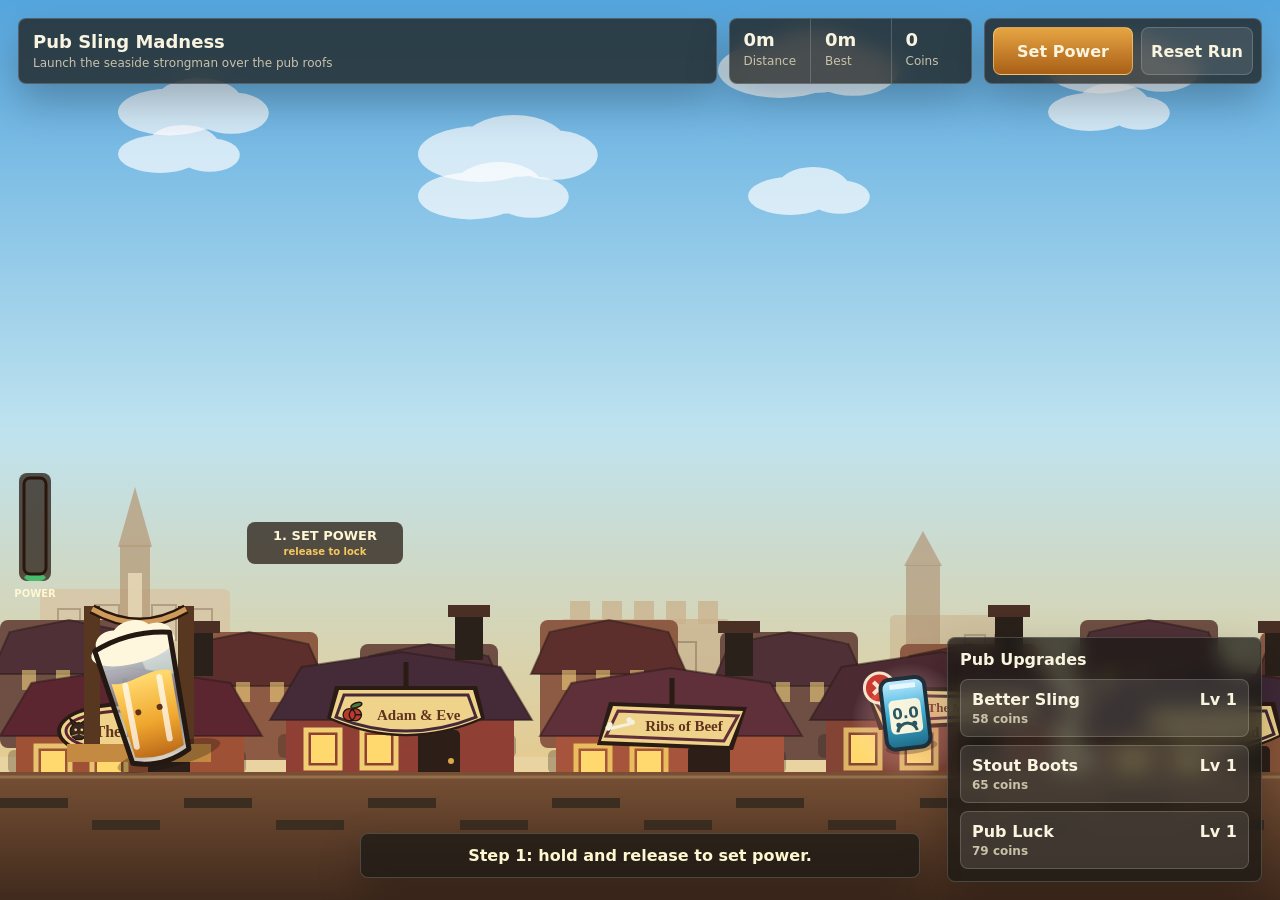
==== pub-sling-madness/index.html @ 8761aa27 "Add Pub Sling Madness game" ====
<!doctype html>
<html lang="en">
  <head>
    <meta charset="utf-8">
    <meta name="viewport" content="width=device-width, initial-scale=1">
    <title>Pub Sling Madness</title>
    <link rel="stylesheet" href="style.css">
  </head>
  <body>
    <main class="game-shell">
      <canvas id="game" width="1280" height="720" aria-label="Pub Sling Madness game canvas"></canvas>
      <section class="hud" aria-label="Game controls and stats">
        <div class="brand">
          <span>Pub Sling Madness</span>
          <small>Launch the seaside strongman over the pub roofs</small>
        </div>
        <div class="stats">
          <div><b id="distance">0m</b><span>Distance</span></div>
          <div><b id="best">0m</b><span>Best</span></div>
          <div><b id="coins">0</b><span>Coins</span></div>
        </div>
        <div class="controls">
          <button id="launchButton" type="button">Hold to Pull</button>
          <button id="restartButton" type="button">Reset Run</button>
        </div>
      </section>
      <aside class="shop" aria-label="Upgrade shop">
        <h2>Pub Upgrades</h2>
        <button data-upgrade="elastic">
          <span>Better Sling</span>
          <b id="elasticLevel">Lv 1</b>
          <small id="elasticCost">40 coins</small>
        </button>
        <button data-upgrade="bounce">
          <span>Stout Boots</span>
          <b id="bounceLevel">Lv 1</b>
          <small id="bounceCost">45 coins</small>
        </button>
        <button data-upgrade="luck">
          <span>Pub Luck</span>
          <b id="luckLevel">Lv 1</b>
          <small id="luckCost">55 coins</small>
        </button>
      </aside>
      <section class="toast" id="toast">Hold the launch button, release at the sweet spot.</section>
    </main>
    <script src="game.js"></script>
  </body>
</html>
---- pub-sling-madness/style.css ----
:root {
  color-scheme: dark;
  --ink: #f9f4df;
  --muted: #c9c2a8;
  --panel: rgba(26, 25, 21, 0.74);
  --line: rgba(255, 255, 255, 0.18);
  --gold: #f6c85f;
  --ale: #d98924;
  --danger: #e45c4f;
}

* {
  box-sizing: border-box;
}

html,
body {
  height: 100%;
}

body {
  margin: 0;
  overflow: hidden;
  background: #16130e;
  color: var(--ink);
  font-family: Inter, ui-sans-serif, system-ui, -apple-system, BlinkMacSystemFont, "Segoe UI", sans-serif;
}

button {
  border: 1px solid var(--line);
  border-radius: 8px;
  color: var(--ink);
  background: rgba(255, 255, 255, 0.1);
  font: inherit;
  font-weight: 800;
  cursor: pointer;
  transition: transform 120ms ease, background 120ms ease, border-color 120ms ease;
}

button:hover {
  background: rgba(255, 255, 255, 0.17);
  border-color: rgba(255, 255, 255, 0.34);
}

button:active {
  transform: translateY(1px);
}

.game-shell {
  position: relative;
  width: 100vw;
  height: 100vh;
  min-height: 560px;
  background: #222;
}

#game {
  position: absolute;
  inset: 0;
  width: 100%;
  height: 100%;
  display: block;
}

.hud {
  position: absolute;
  left: 18px;
  top: 18px;
  right: 18px;
  display: grid;
  grid-template-columns: minmax(240px, 1fr) auto auto;
  gap: 12px;
  align-items: stretch;
  pointer-events: none;
}

.brand,
.stats,
.controls,
.shop,
.toast {
  border: 1px solid var(--line);
  background: var(--panel);
  box-shadow: 0 18px 42px rgba(0, 0, 0, 0.25);
  backdrop-filter: blur(10px);
}

.brand {
  border-radius: 8px;
  padding: 12px 14px;
  min-width: 0;
}

.brand span {
  display: block;
  font-size: 18px;
  font-weight: 900;
  letter-spacing: 0;
}

.brand small,
.stats span,
.shop small {
  color: var(--muted);
  font-size: 12px;
}

.stats {
  display: grid;
  grid-template-columns: repeat(3, minmax(74px, 1fr));
  border-radius: 8px;
  overflow: hidden;
}

.stats div {
  padding: 10px 14px;
  border-left: 1px solid var(--line);
  min-width: 74px;
}

.stats div:first-child {
  border-left: 0;
}

.stats b {
  display: block;
  font-size: 18px;
}

.controls {
  display: grid;
  grid-template-columns: 140px 112px;
  gap: 8px;
  border-radius: 8px;
  padding: 8px;
  pointer-events: auto;
}

.controls button:first-child {
  background: linear-gradient(180deg, #e6a543, #a95f16);
  border-color: rgba(255, 222, 141, 0.55);
}

.shop {
  position: absolute;
  right: 18px;
  bottom: 18px;
  width: min(315px, calc(100vw - 36px));
  border-radius: 8px;
  padding: 12px;
  pointer-events: auto;
}

.shop h2 {
  margin: 0 0 10px;
  font-size: 16px;
}

.shop button {
  width: 100%;
  min-height: 58px;
  margin-top: 8px;
  display: grid;
  grid-template-columns: 1fr auto;
  grid-template-rows: auto auto;
  align-items: center;
  gap: 2px 10px;
  padding: 9px 11px;
  text-align: left;
}

.shop button small {
  grid-column: 1 / 3;
}

.shop button.affordable {
  border-color: rgba(246, 200, 95, 0.62);
}

.toast {
  position: absolute;
  left: 50%;
  bottom: 22px;
  transform: translateX(-50%);
  width: min(560px, calc(100vw - 380px));
  min-width: 260px;
  border-radius: 8px;
  padding: 12px 16px;
  text-align: center;
  font-weight: 800;
  color: #fff7d0;
}

@media (max-width: 820px) {
  .hud {
    grid-template-columns: 1fr;
    right: auto;
    width: calc(100vw - 36px);
  }

  .controls {
    grid-template-columns: 1fr 1fr;
  }

  .shop {
    left: 18px;
    right: 18px;
    width: auto;
  }

  .toast {
    bottom: 250px;
    width: calc(100vw - 36px);
  }
}
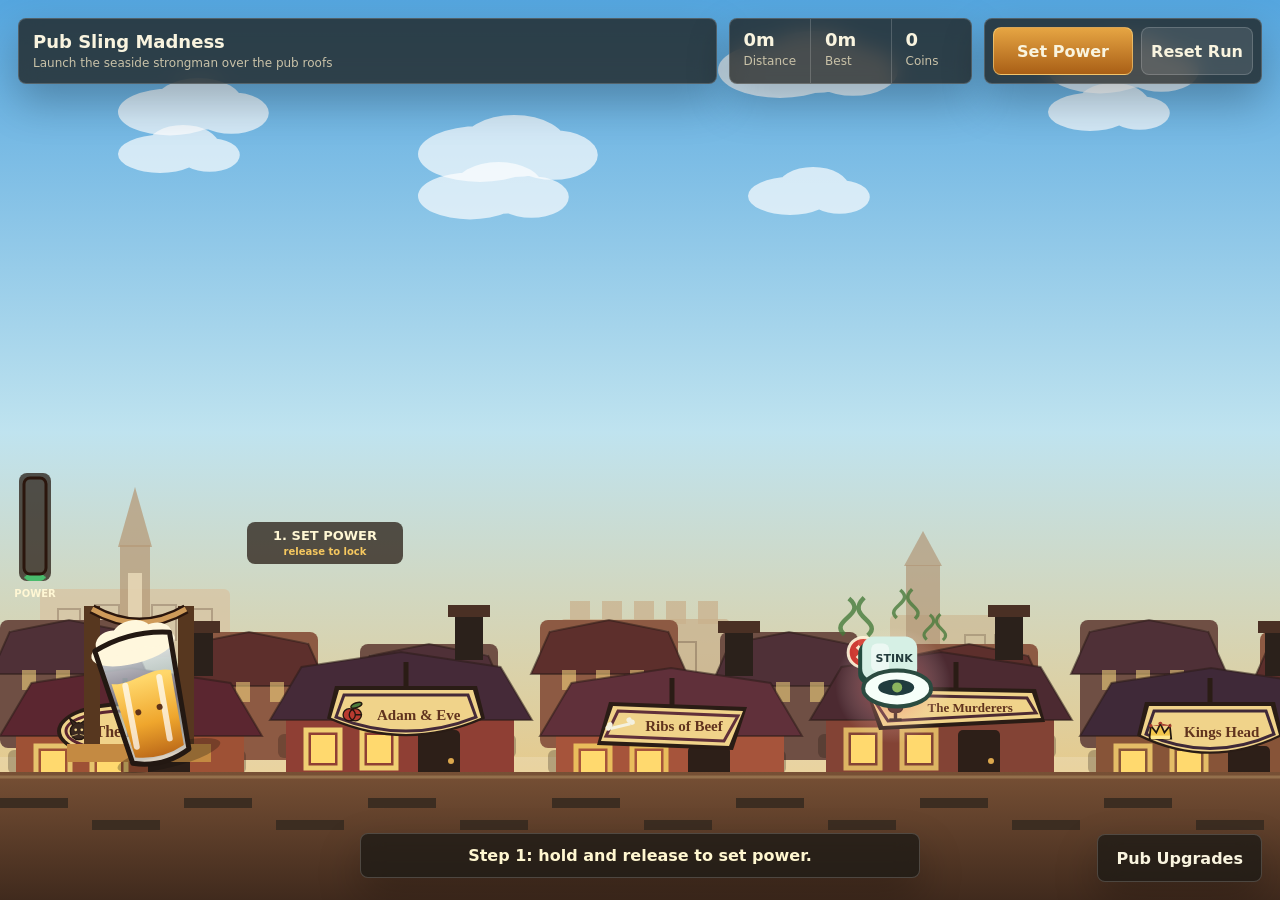
==== commit 8fdc7ce1: "Collapse Pub Sling upgrades panel" ====
--- a/pub-sling-madness/index.html
+++ b/pub-sling-madness/index.html
@@ -24,8 +24,12 @@
           <button id="restartButton" type="button">Reset Run</button>
         </div>
       </section>
-      <aside class="shop" aria-label="Upgrade shop">
-        <h2>Pub Upgrades</h2>
+      <button class="shop-toggle" id="shopToggle" type="button" aria-expanded="false" aria-controls="shopPanel">Pub Upgrades</button>
+      <aside class="shop" id="shopPanel" aria-label="Upgrade shop" aria-hidden="true">
+        <h2>
+          <span>Pub Upgrades</span>
+          <button class="shop-close" id="shopClose" type="button" aria-label="Close upgrades">Close</button>
+        </h2>
         <button data-upgrade="elastic">
           <span>Better Sling</span>
           <b id="elasticLevel">Lv 1</b>
--- a/pub-sling-madness/style.css
+++ b/pub-sling-madness/style.css
@@ -77,6 +77,7 @@
 .brand,
 .stats,
 .controls,
+.shop-toggle,
 .shop,
 .toast {
   border: 1px solid var(--line);
@@ -141,22 +142,53 @@
   border-color: rgba(255, 222, 141, 0.55);
 }
 
-.shop {
+.shop-toggle {
   position: absolute;
   right: 18px;
   bottom: 18px;
+  z-index: 4;
+  min-height: 48px;
+  padding: 0 18px;
+  pointer-events: auto;
+}
+
+.shop {
+  position: absolute;
+  right: 18px;
+  bottom: 76px;
+  z-index: 5;
   width: min(315px, calc(100vw - 36px));
   border-radius: 8px;
   padding: 12px;
   pointer-events: auto;
+  opacity: 0;
+  transform: translateY(12px) scale(0.98);
+  visibility: hidden;
+  transition: opacity 140ms ease, transform 140ms ease, visibility 140ms ease;
+}
+
+.shop.open {
+  opacity: 1;
+  transform: translateY(0) scale(1);
+  visibility: visible;
 }
 
 .shop h2 {
+  display: flex;
+  justify-content: space-between;
+  align-items: center;
+  gap: 12px;
   margin: 0 0 10px;
   font-size: 16px;
 }
 
-.shop button {
+.shop-close {
+  min-height: 34px;
+  padding: 0 10px;
+  font-size: 12px;
+}
+
+.shop button[data-upgrade] {
   width: 100%;
   min-height: 58px;
   margin-top: 8px;
@@ -169,11 +201,11 @@
   text-align: left;
 }
 
-.shop button small {
+.shop button[data-upgrade] small {
   grid-column: 1 / 3;
 }
 
-.shop button.affordable {
+.shop button[data-upgrade].affordable {
   border-color: rgba(246, 200, 95, 0.62);
 }
 
@@ -206,10 +238,13 @@
     left: 18px;
     right: 18px;
     width: auto;
+    bottom: 76px;
+    max-height: calc(100vh - 285px);
+    overflow-y: auto;
   }
 
   .toast {
-    bottom: 250px;
+    bottom: 82px;
     width: calc(100vw - 36px);
   }
 }
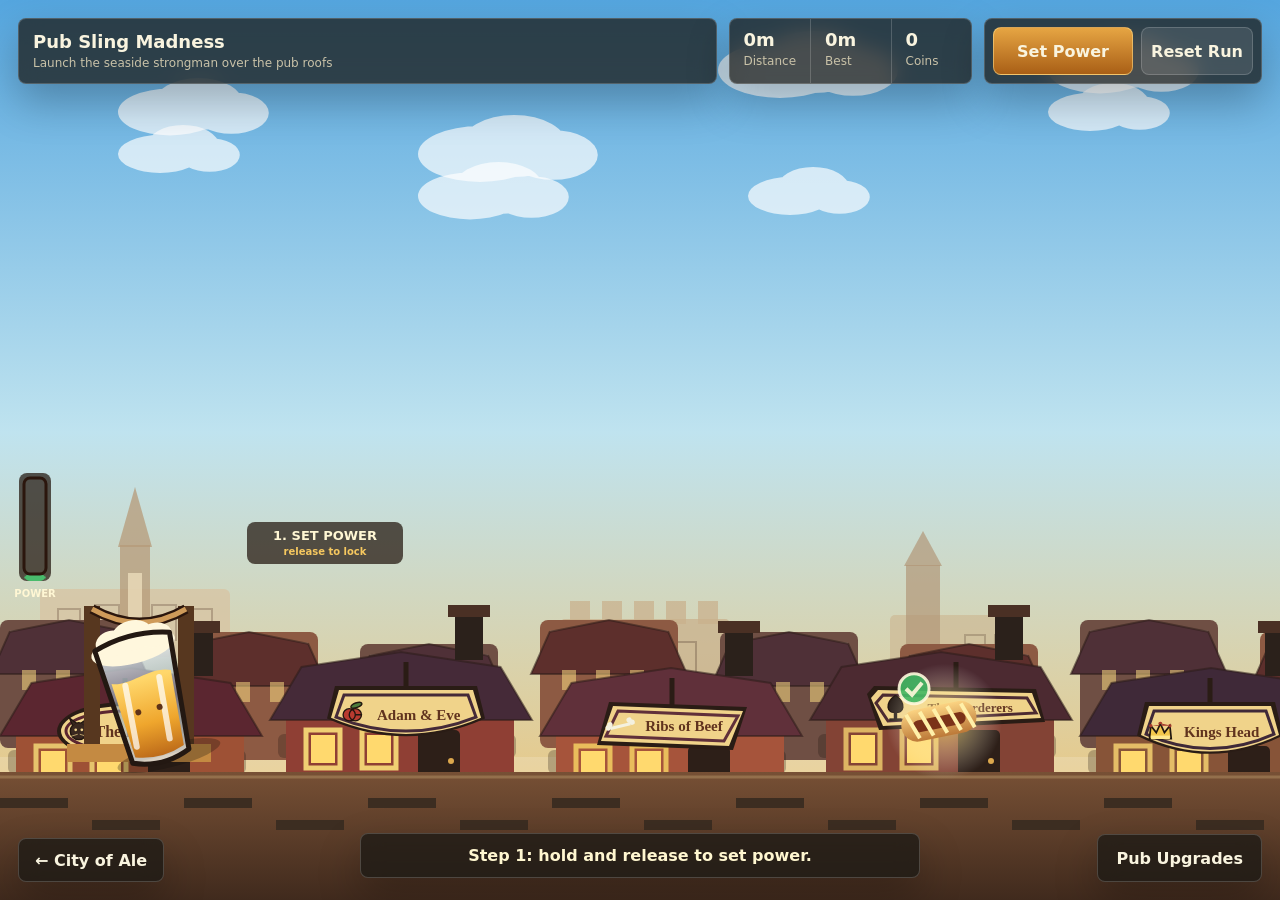
==== commit 73ed2ab5: "Add game back link" ====
--- a/pub-sling-madness/index.html
+++ b/pub-sling-madness/index.html
@@ -9,6 +9,7 @@
   <body>
     <main class="game-shell">
       <canvas id="game" width="1280" height="720" aria-label="Pub Sling Madness game canvas"></canvas>
+      <a class="back-link" href="/" target="_top" aria-label="Back to City of Ale">← City of Ale</a>
       <section class="hud" aria-label="Game controls and stats">
         <div class="brand">
           <span>Pub Sling Madness</span>
--- a/pub-sling-madness/style.css
+++ b/pub-sling-madness/style.css
@@ -46,6 +46,11 @@
   transform: translateY(1px);
 }
 
+a {
+  color: inherit;
+  text-decoration: none;
+}
+
 .game-shell {
   position: relative;
   width: 100vw;
@@ -77,6 +82,7 @@
 .brand,
 .stats,
 .controls,
+.back-link,
 .shop-toggle,
 .shop,
 .toast {
@@ -86,6 +92,25 @@
   backdrop-filter: blur(10px);
 }
 
+.back-link {
+  position: absolute;
+  left: 18px;
+  bottom: 18px;
+  z-index: 4;
+  min-height: 44px;
+  display: inline-flex;
+  align-items: center;
+  padding: 0 16px;
+  border-radius: 8px;
+  font-weight: 900;
+  pointer-events: auto;
+}
+
+.back-link:hover {
+  background: rgba(255, 255, 255, 0.17);
+  border-color: rgba(255, 255, 255, 0.34);
+}
+
 .brand {
   border-radius: 8px;
   padding: 12px 14px;
@@ -247,4 +272,11 @@
     bottom: 82px;
     width: calc(100vw - 36px);
   }
-}
+
+  .back-link {
+    bottom: 18px;
+    min-height: 42px;
+    padding: 0 12px;
+    font-size: 13px;
+  }
+}
